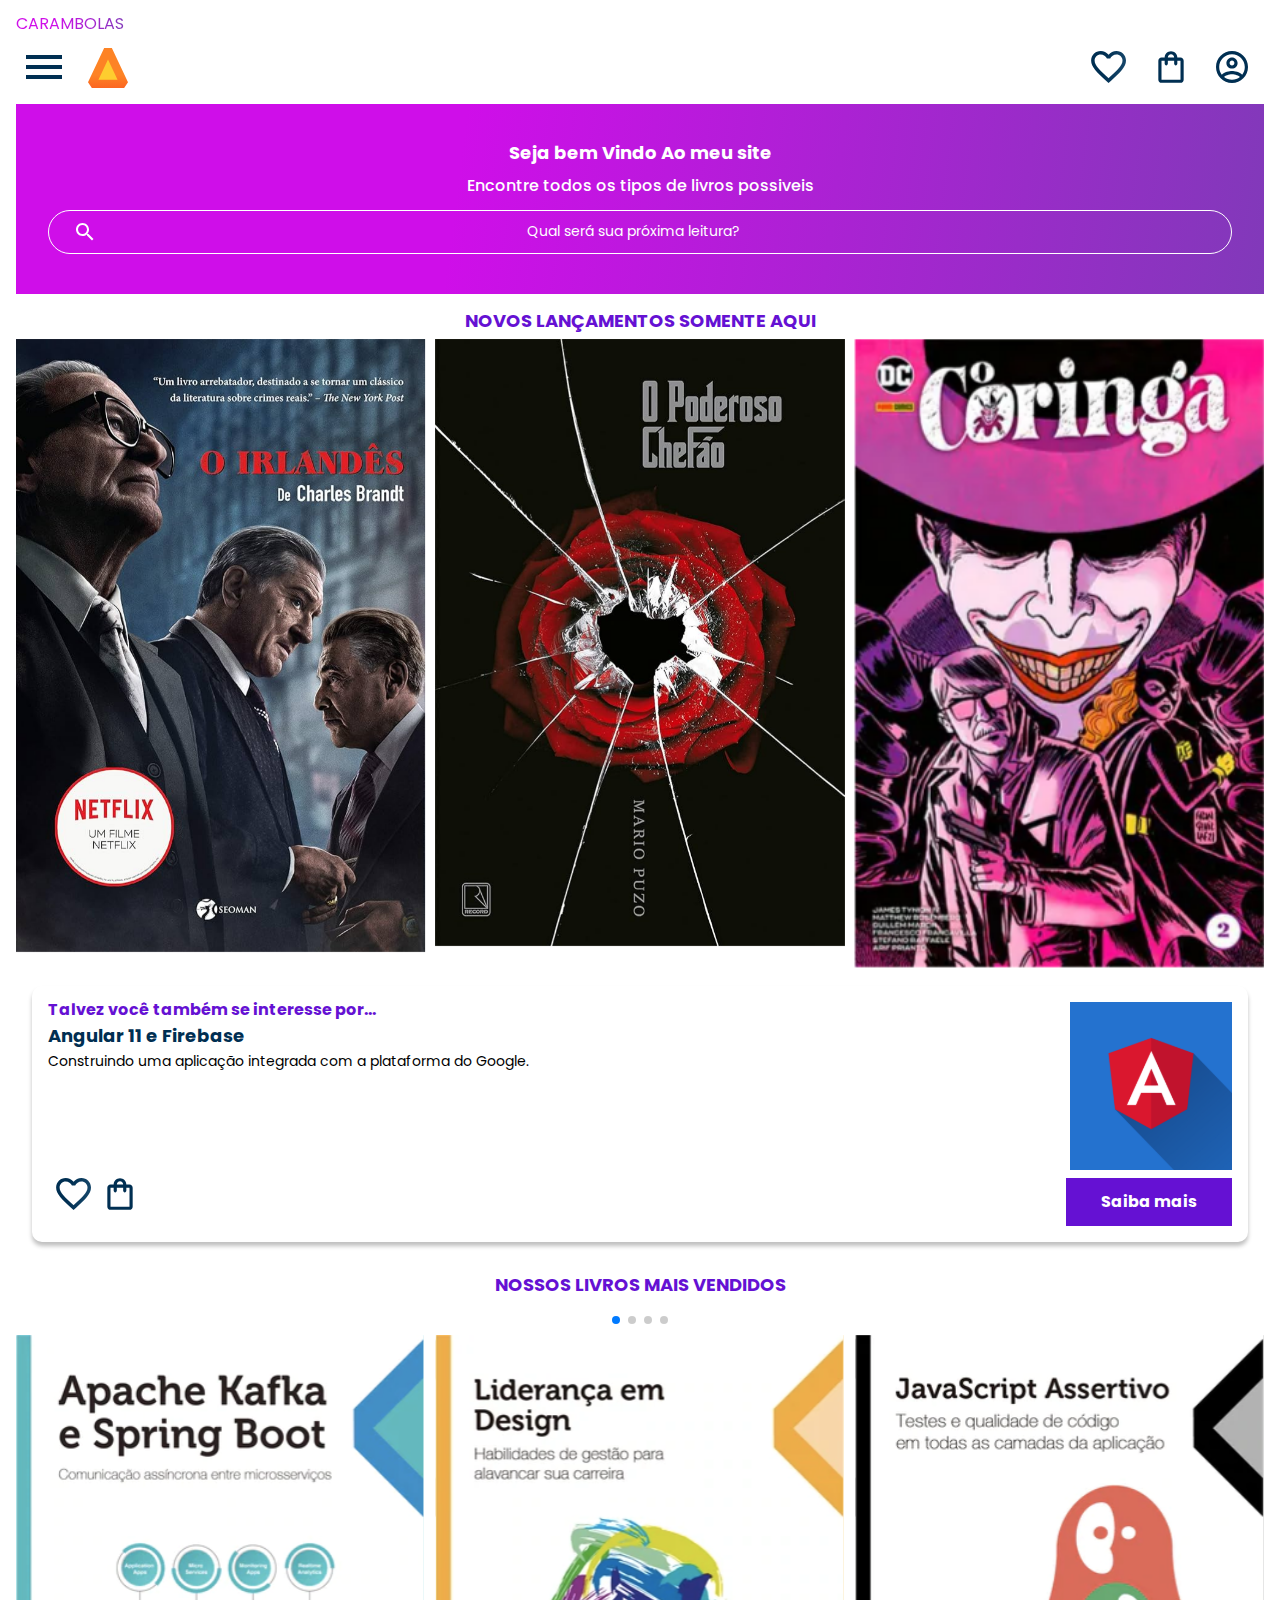
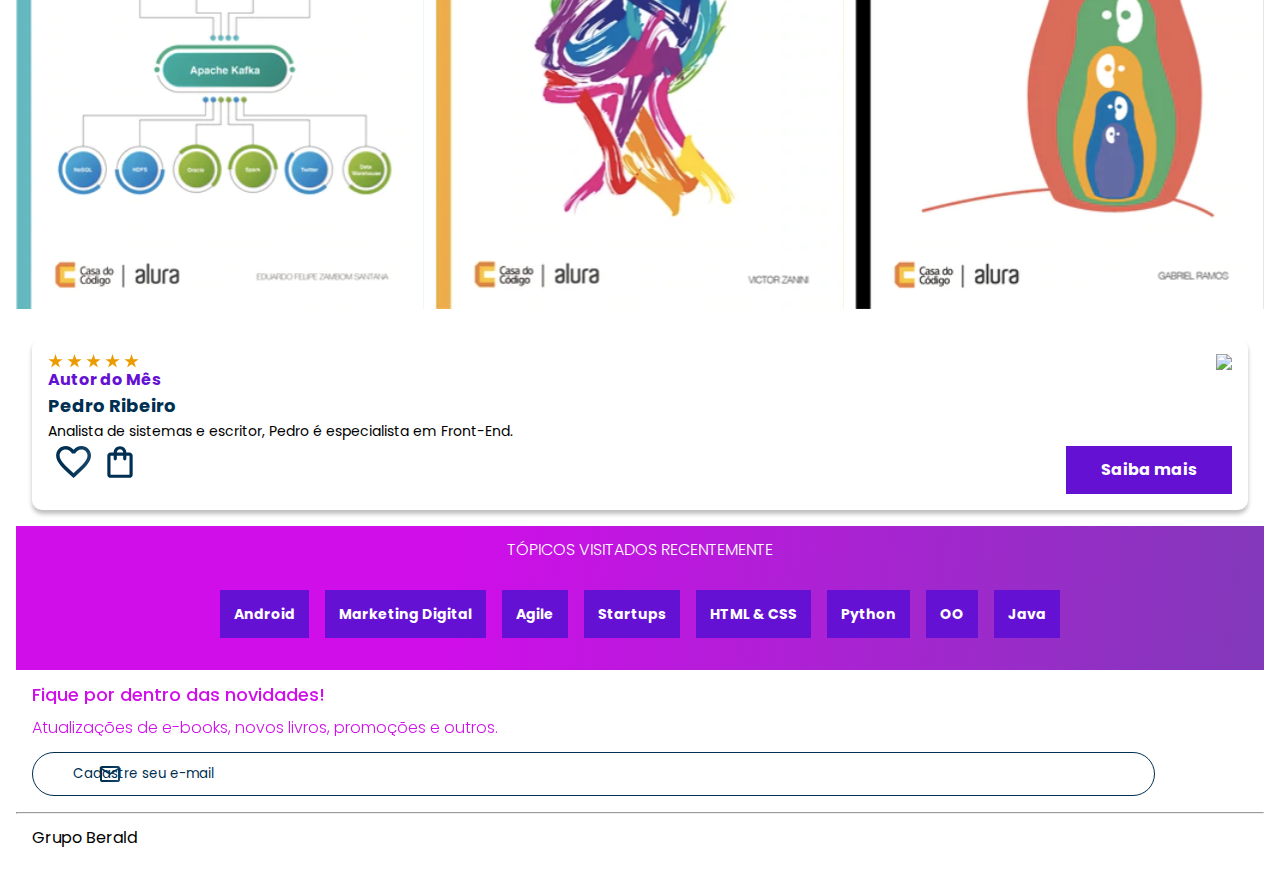
==== AluraBook-main/Pedrin/index.html @ a4cfe832 "Add files via upload" ====
<!DOCTYPE html>
<html>

<head>
  <meta charset="UTF-8">
  <meta name="viewport" content="width=device-width, initial-scale=1.0">
  <title>AluraBooks</title>
  <link rel="stylesheet" href="reset.css">
  <link rel="preconnect" href="https://fonts.googleapis.com">
  <link rel="preconnect" href="https://fonts.gstatic.com" crossorigin>
  <link href="https://fonts.googleapis.com/css2?family=Poppins:wght@300;400;500;700&display=swap" rel="stylesheet">
  <link rel="stylesheet" href="https://cdn.jsdelivr.net/npm/swiper@11/swiper-bundle.min.css" />
  <link rel="stylesheet" href="styles.css">
</head>

<body>
        </li>
        <li class="lista-menu__item">
          <a href="#" class="lista-menu__link">Carambolas</a>
  <header class="cabeçalho">
    <div class="container">
      <input type="checkbox" id="menu" class="container__botao">
      <label for="menu">
        <span class="cabeçalho__menu-hamburguer container__imagem"></span>
      </label>
      <ul class="lista-menu">
        <li class="lista-menu__titulo">Categorias</li>
        <li class="lista-menu__item">
          <a href="#" class="lista-menu__link">Programação</a>
        </li>
        <li class="lista-menu__item">
          <a href="#" class="lista-menu__link">Front-end</a>
        </li>
        <li class="lista-menu__item">
          <a href="#" class="lista-menu__link">Infraestrutura</a>
        </li>
        <li class="lista-menu__item">
          <a href="#" class="lista-menu__link">Business</a>
        </li>
        <li class="lista-menu__item">
          <a href="#" class="lista-menu__link">Design & UX</a>
        </li>
      </ul>
      <img src="img/Logo.svg" alt="Logo da Alurabooks" class="container__imagem">
    </div>
    <div class="container">
      <a href="#"><img src="img/Favoritos.svg" alt="Meus favoritos" class="container__imagem"></a>
      <a href="#"><img src="img/Compras.svg" alt="Carrinhos de compras" class="container__imagem"></a>
      <a href="#"><img src="img/Usuario.svg" alt="Meu perfil" class="container__imagem"></a>
    </div>
  </header>

  <section class="banner">
    <h2 class="banner__titulo">Seja bem Vindo Ao meu site</h2>
    <p class="banner__texto">Encontre todos os tipos de livros possiveis</p>
    <input type="search" class="banner__pesquisa" placeholder="Qual será sua próxima leitura?">
  </section>

  <section class="carrossel">
    <h2 class="carrossel__titulo">Novos lançamentos Somente aqui</h2>
    <!-- Slider main container -->
    <div class="swiper">
      <!-- Additional required wrapper -->
      <div class="swiper-wrapper">
        <!-- Slides -->
        <div class="swiper-slide"><img src="img/Irlandes.jpeg"
            alt="Livro sobre apache kafka e spring boot da alura books"></div>
        <div class="swiper-slide"><img src="img/Poderoso Chefao.jpeg"
            alt="Livro sobre liderança em design design da alura books"></div>
        <div class="swiper-slide"><img src="img/Coringa.jpg" alt="Livro sobre javascript assertivo da alura books">
        </div>
        <div class="swiper-slide">
          <img src="img/Wall.png" alt="Livro Guia front end" />
        </div>
        <div class="swiper-slide">
          <img src="img/Scar Face.jpeg" alt="Livro sobre portugol" />
        </div>
        <div class="swiper-slide">
          <img src="img/percy.jpg" alt="Livro sobre acessibilidade" />
        </div>
      </div>

      <!-- If we need navigation buttons -->
      <div class="swiper-button-prev"></div>
      <div class="swiper-button-next"></div>

    </div>

    <div class="card">
      <div class="card__descrição">
        <div class="descrição">
          <h3 class="descrição__titulo">Talvez você também se interesse por...</h3>
          <h2 class="descrição__titulo-livro">Angular 11 e Firebase</h2>
          <p class="descrição__texto">
            Construindo uma aplicação integrada com a plataforma do Google.
          </p>
        </div>
        <img src="img/Angular.svg" class="descrição__imagem" />
      </div>
      <div class="card__botões">
        <ul class="botões">
          <li class="botões__item">
            <img src="img/Favoritos.svg" alt="Favoritar livro" />
          </li>
          <li class="botões__item">
            <img src="img/Compras.svg" alt="Adicionar no carrinho de compras" />
          </li>
        </ul>
        <a href="#" class="botões__ancora">Saiba mais</a>
      </div>
    </div>

  </section>

  <section class=”carrossel”>
    <h2 class="carrossel__titulo">Nossos livros Mais vendidos</h2>
    <div class="swiper">
      <!-- Additional required wrapper -->
      <!-- If we need pagination -->
      <div class="swiper-pagination"></div>

      <div class="swiper-wrapper">
        <!-- Slides -->
        <div class="swiper-slide"><img src="img/ApacheKafka.svg"
            alt="Livro sobre apache kafka e spring boot da alura books"></div>
        <div class="swiper-slide"><img src="img/Liderança.svg" alt="Livro sobre liderança em design da alura books">
        </div>
        <div class="swiper-slide"><img src="img/Javascript.svg" alt="Livro sobre javascript assertivo da alurabooks">
        </div>
        <div class="swiper-slide"><img src="img/Guia Front-end.svg" alt="Livro Guia front end"></div>
        <div class="swiper-slide"><img src="img/Portugol.svg" alt="Livro sobre portugol"></div>
        <div class="swiper-slide"><img src="img/Acessibilidade.svg" alt="livro sobre acessibilidade"></div>
      </div>

      <!-- If we need navigation buttons -->
      <div class="swiper-button-prev"></div>
      <div class="swiper-button-next"></div>
    </div>

    <div class="card">
      <!-- 1º linha -->
      <div class="card__descrição">
        <!-- 1º coluna -->
        <div class="descrição">
          <img src="img/Estrelinhas.svg" alt="Avaliação 5 estrelas">
          <h3 class="descrição__titulo">Autor do Mês</h3>
          <h2 class="descrição__titulo-livro">Pedro Ribeiro</h2>
          <p class="descrição__texto">Analista de sistemas e escritor, Pedro é especialista em Front-End.
          </p>
        </div>
        <!-- 2º coluna -->
        <img src="img/Escritora.svg" class="descrição__imagem">
      </div>

      <!-- 2º linha -->
      <div class="card__botões">
        <!-- 1º coluna -->
        <ul class="botões">
          <li class="botões__item"><img src="img/Favoritos.svg" alt="Favoritar livro"></li>
          <li class="botões__item"><img src="img/Compras.svg" alt="Adicionar no carrinho de compras"></li>
        </ul>
        <!-- 2º coluna -->
        <a href="#" class="botões__ancora">Saiba mais</a>
      </div>
    </div>



  </section>

  <section class="tópicos">
    <h2 class="tópicos__titulo">TÓPICOS VISITADOS RECENTEMENTE</h2>
    <ul class="tópicos__lista">
      <li class="tópicos__item"><a href="#" class="tópicos__link">Android</a></li>
      <li class="tópicos__item">
        <a href="#" class="tópicos__link">Marketing Digital</a>
      </li>
      <li class="tópicos__item">
        <a href="#" class="tópicos__link">Agile</a>
      </li>
      <li class="tópicos__item">
        <a href="#" class="tópicos__link">Startups</a>
      </li>
      <li class="tópicos__item">
        <a href="#" class="tópicos__link">HTML & CSS</a>
      </li>
      <li class="tópicos__item">
        <a href="#" class="tópicos__link">Python</a>
      </li>
      <li class="tópicos__item">
        <a href="#" class="tópicos__link">OO</a>
      </li>
      <li class="tópicos__item">
        <a href="#" class="tópicos__link">Java</a>
      </li>
    </ul>
  </section>

  <section class="contato">
    <h2 class="contato__titulo">Fique por dentro das novidades!</h2>
    <p class="contato__texto">
      Atualizações de e-books, novos livros, promoções e outros.
    </p>
    <input type="email" placeholder="Cadastre seu e-mail" class="contato__email" />
  </section>

  <hr />

  <footer class="rodapé">
    <h2 class="rodapé__titulo">Grupo Berald</h2>
  </footer>

  <script src="https://cdn.jsdelivr.net/npm/swiper@11/swiper-bundle.min.js"></script>
  <script>
    const swiper = new Swiper(".swiper", {
      spaceBetween: 10,
      slidesPerView: 3,
      pagination: {
        el: ".swiper-pagination",
        type: "bullets",
      },
    });
  </script>
</body>

</html>
---- AluraBook-main/Pedrin/styles.css ----
@import url("styles/header.css");
@import url("styles/banner.css");
@import url("styles/carrossel.css");
@import url("styles/topicos.css");
@import url("styles/contato.css");
@import url("styles/rodapé.css");

:root {
    --cor-de-fundo: #EBECEE;
    --branco: #FFFFFF;
    --laranja: #6511d3;
    --azul-degrade: linear-gradient(97.54deg, #cf0ee9 35.49%, #326589 165.37%);
    --fonte-principal: "Poppins";
    --azul: #002F52;
}

body {
    background-color: var(--cor-de-fundo);
    font-family: var(--fonte-principal);
    font-size: 16px;
    font-weight: 400;
}
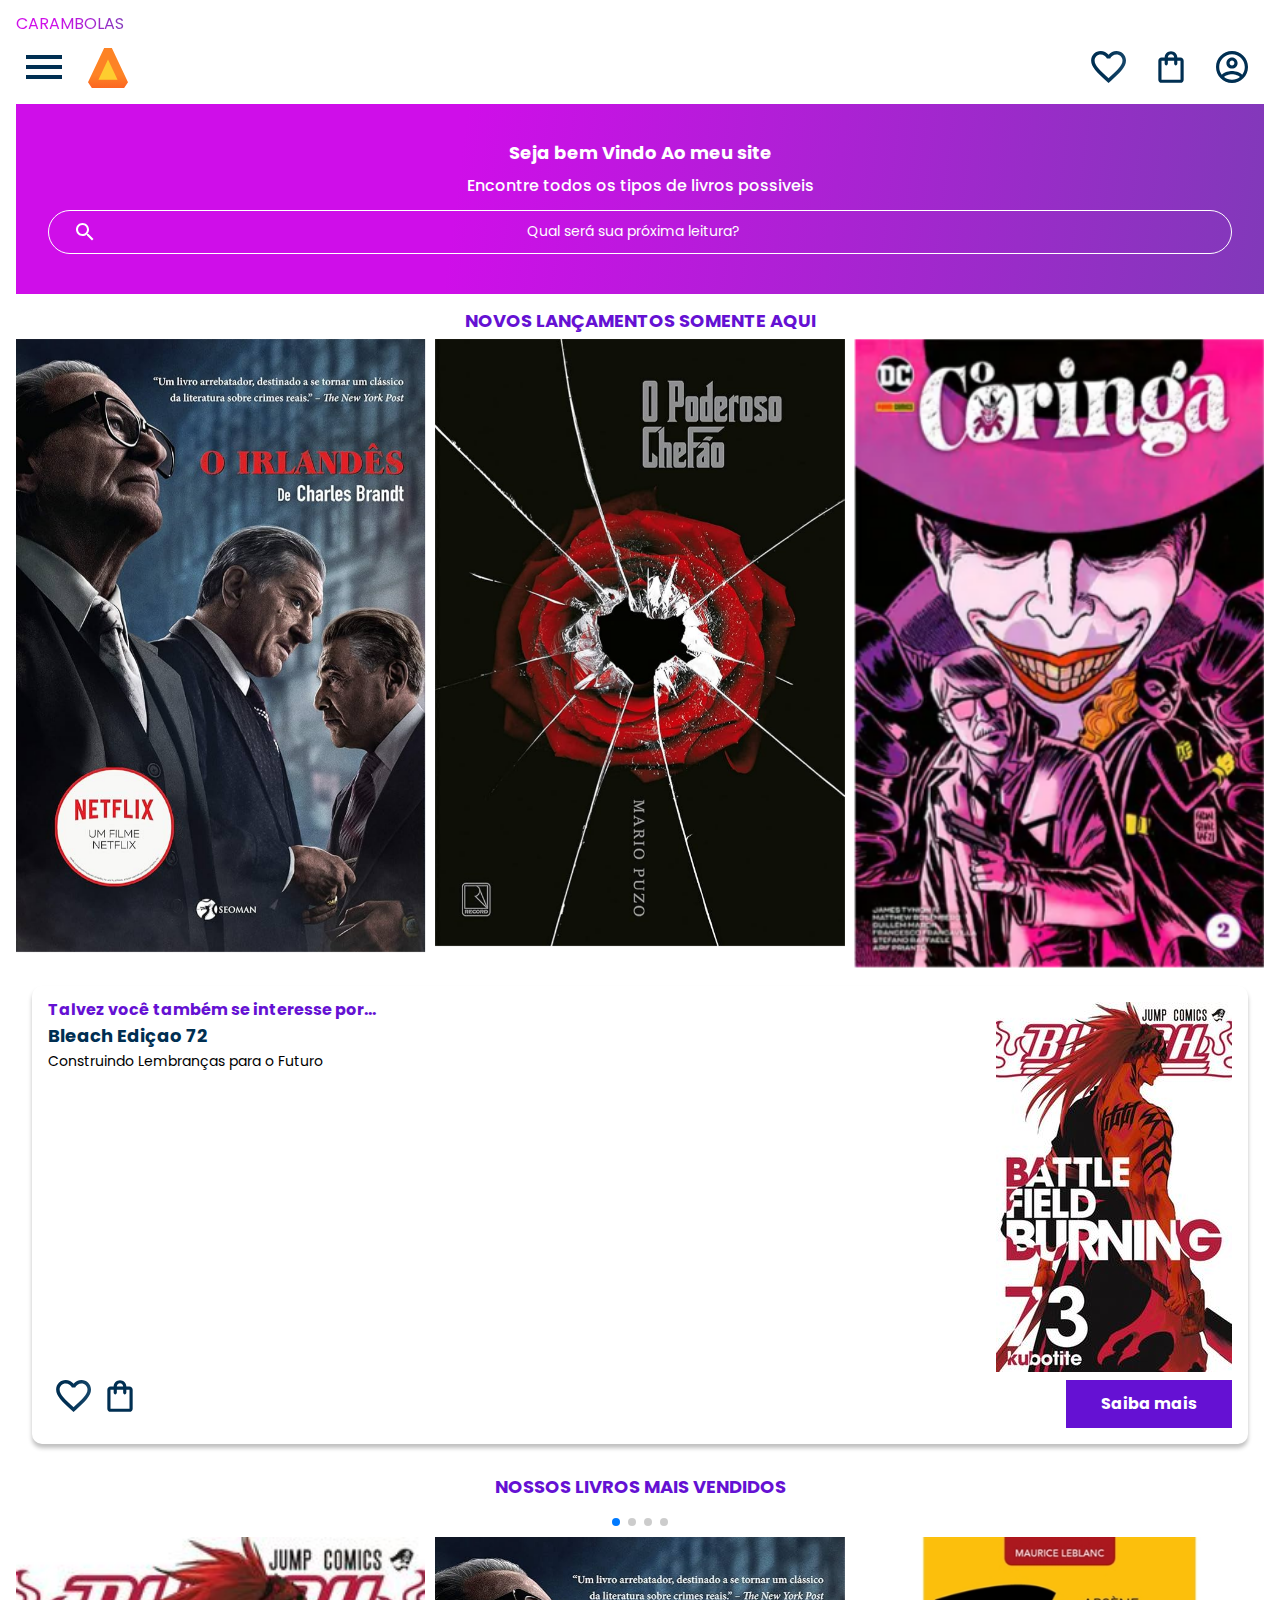
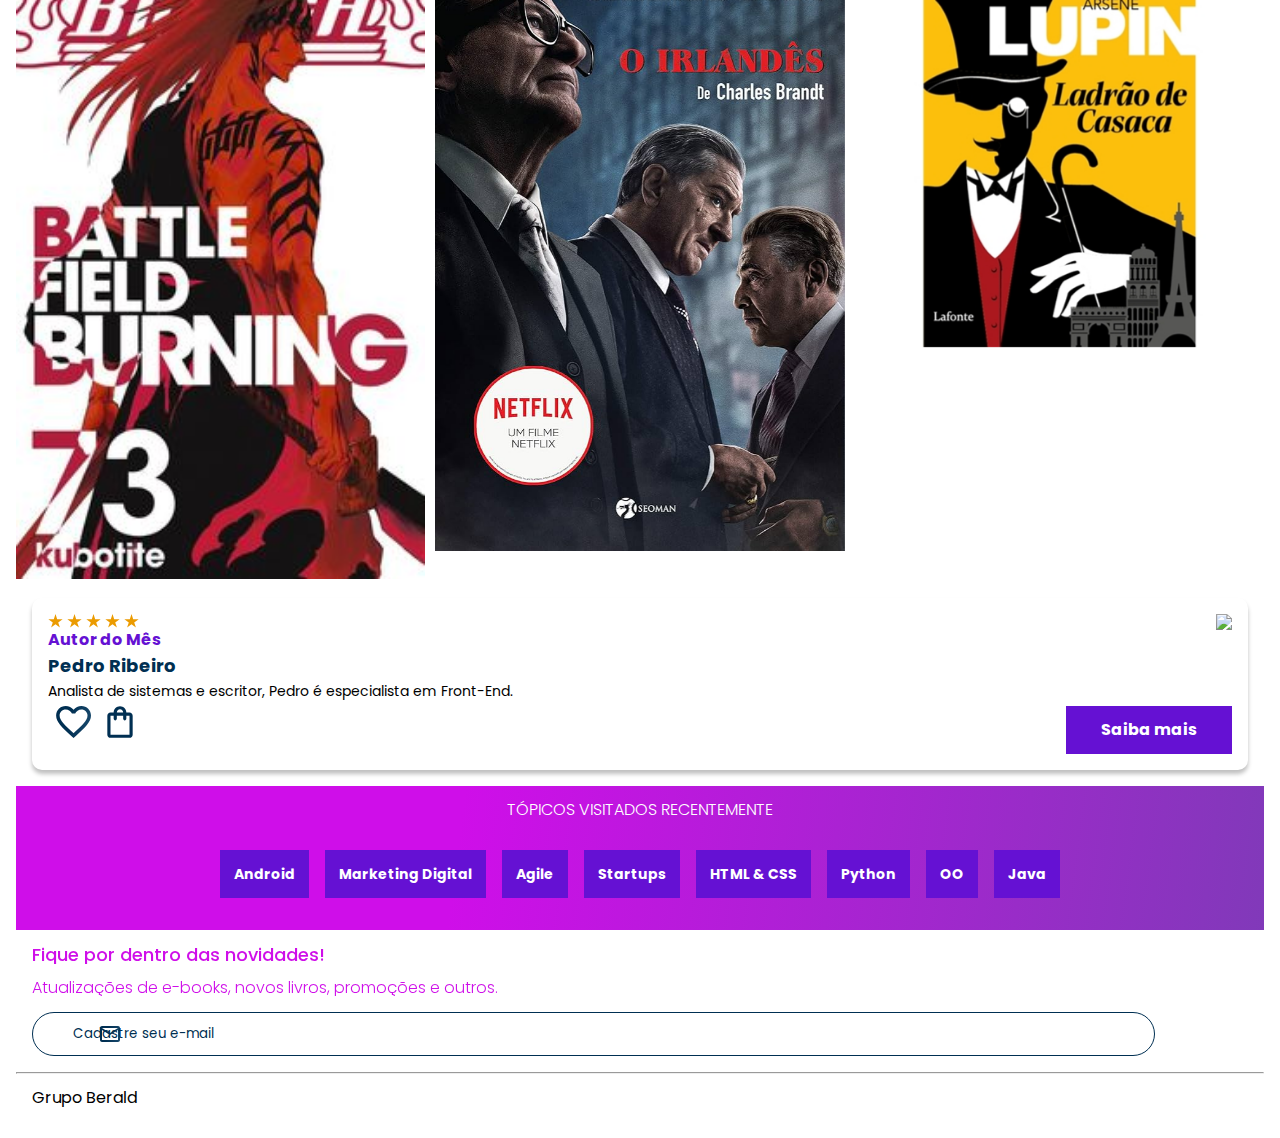
==== commit 322b3837: "Add files via upload" ====
--- a/AluraBook-main/Pedrin/index.html
+++ b/AluraBook-main/Pedrin/index.html
@@ -90,12 +90,12 @@
       <div class="card__descrição">
         <div class="descrição">
           <h3 class="descrição__titulo">Talvez você também se interesse por...</h3>
-          <h2 class="descrição__titulo-livro">Angular 11 e Firebase</h2>
+          <h2 class="descrição__titulo-livro">Bleach Ediçao 72</h2>
           <p class="descrição__texto">
-            Construindo uma aplicação integrada com a plataforma do Google.
+            Construindo Lembranças para o Futuro
           </p>
         </div>
-        <img src="img/Angular.svg" class="descrição__imagem" />
+        <img src="img/Bleach.jpg" class="descrição__imagem" />
       </div>
       <div class="card__botões">
         <ul class="botões">
@@ -121,11 +121,11 @@
 
       <div class="swiper-wrapper">
         <!-- Slides -->
-        <div class="swiper-slide"><img src="img/ApacheKafka.svg"
-            alt="Livro sobre apache kafka e spring boot da alura books"></div>
-        <div class="swiper-slide"><img src="img/Liderança.svg" alt="Livro sobre liderança em design da alura books">
-        </div>
-        <div class="swiper-slide"><img src="img/Javascript.svg" alt="Livro sobre javascript assertivo da alurabooks">
+        <div class="swiper-slide"><img src="img/Bleach.jpg"
+            alt="Livro sobre um mundo apos a morte"></div>
+        <div class="swiper-slide"><img src="img/Irlandes.jpeg" alt="Livro sobre liderança e via Gangstar">
+        </div>
+        <div class="swiper-slide"><img src="img/Lupan.jpg" alt="Livro sobre Lupan um Ladrao de Casaca">
         </div>
         <div class="swiper-slide"><img src="img/Guia Front-end.svg" alt="Livro Guia front end"></div>
         <div class="swiper-slide"><img src="img/Portugol.svg" alt="Livro sobre portugol"></div>
@@ -223,4 +223,4 @@
   </script>
 </body>
 
-</html>+</html>
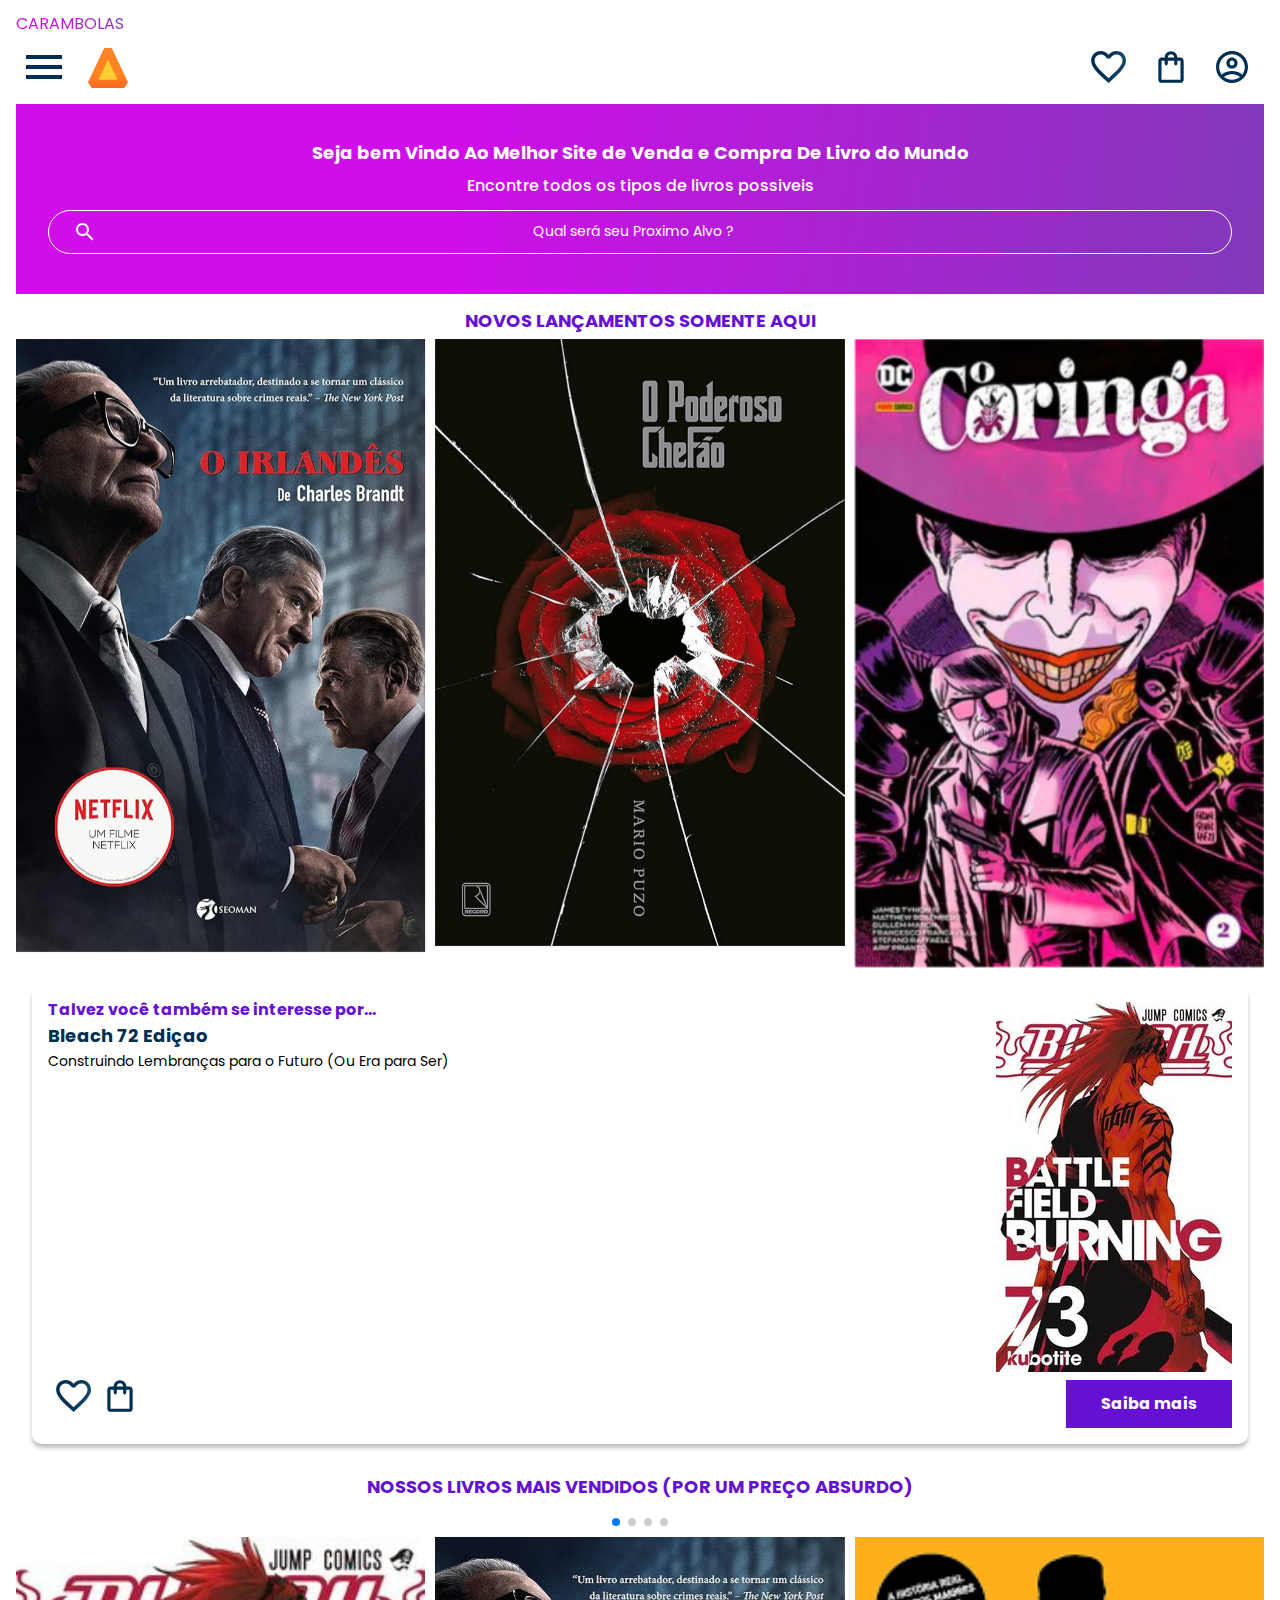
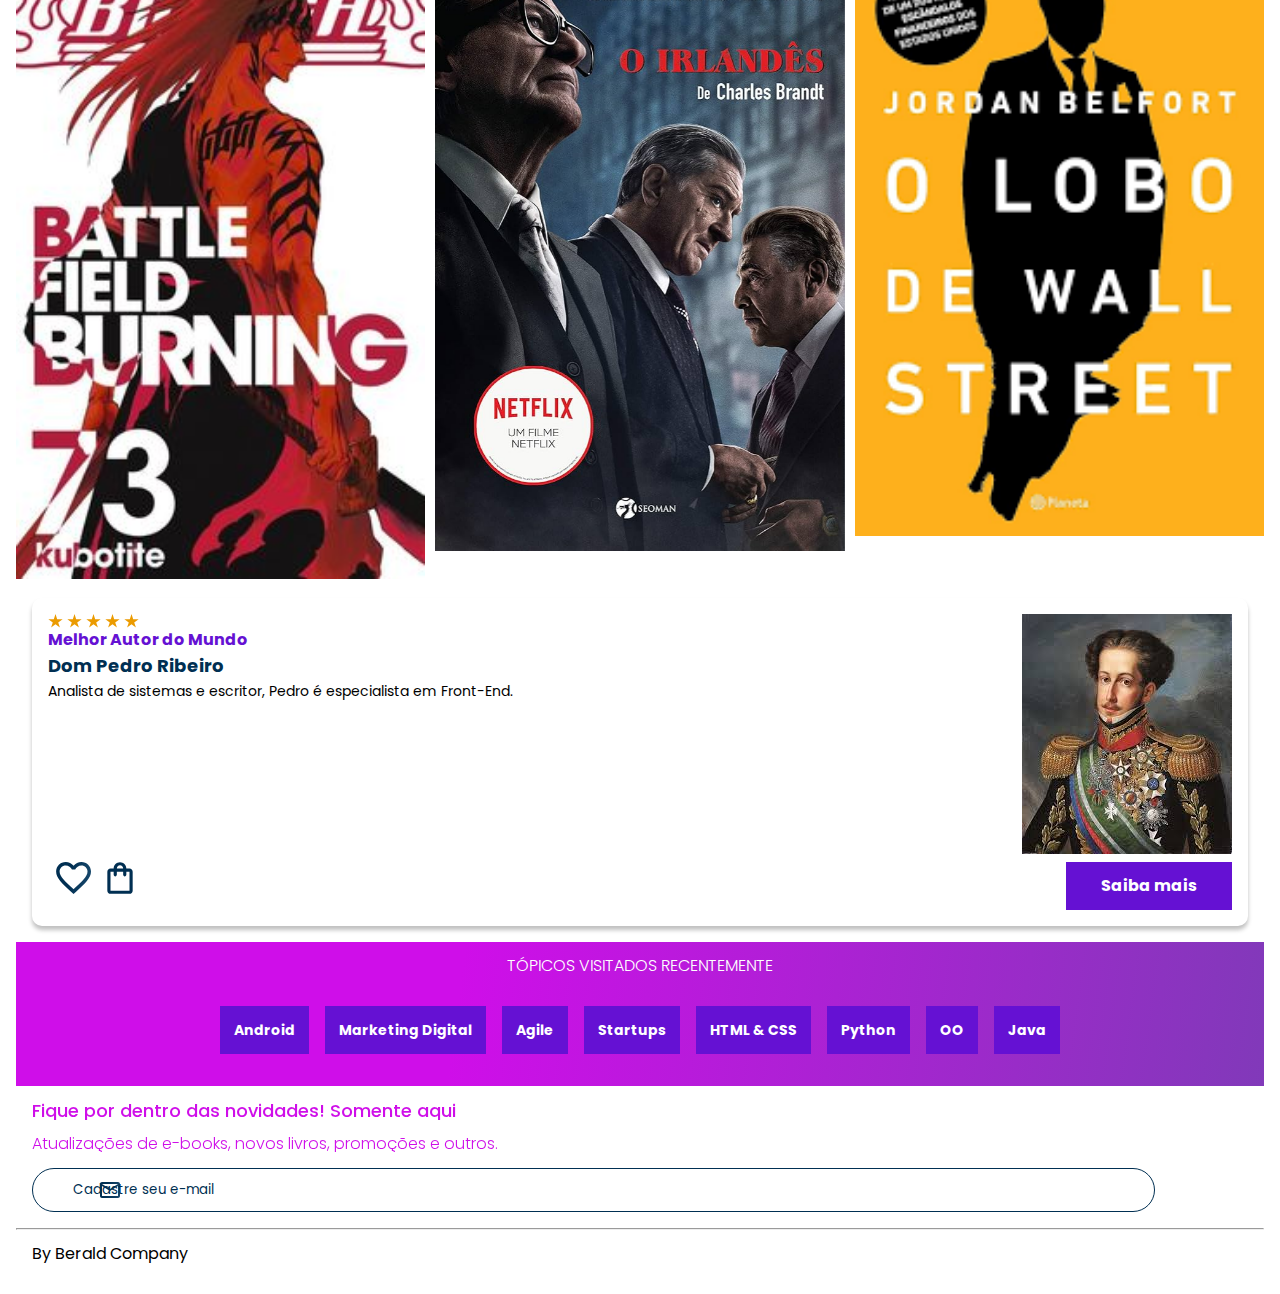
==== commit 0b158cb6: "Add files via upload" ====
--- a/AluraBook-main/Pedrin/index.html
+++ b/AluraBook-main/Pedrin/index.html
@@ -51,9 +51,9 @@
   </header>
 
   <section class="banner">
-    <h2 class="banner__titulo">Seja bem Vindo Ao meu site</h2>
+    <h2 class="banner__titulo">Seja bem Vindo Ao Melhor Site de Venda e Compra De Livro do Mundo</h2>
     <p class="banner__texto">Encontre todos os tipos de livros possiveis</p>
-    <input type="search" class="banner__pesquisa" placeholder="Qual será sua próxima leitura?">
+    <input type="search" class="banner__pesquisa" placeholder="Qual será seu Proximo Alvo ?">
   </section>
 
   <section class="carrossel">
@@ -67,7 +67,7 @@
             alt="Livro sobre apache kafka e spring boot da alura books"></div>
         <div class="swiper-slide"><img src="img/Poderoso Chefao.jpeg"
             alt="Livro sobre liderança em design design da alura books"></div>
-        <div class="swiper-slide"><img src="img/Coringa.jpg" alt="Livro sobre javascript assertivo da alura books">
+        <div class="swiper-slide"><img src="img/Coringa.jpg" alt="Livro sobre Um Palhaço Maluquinho">
         </div>
         <div class="swiper-slide">
           <img src="img/Wall.png" alt="Livro Guia front end" />
@@ -90,9 +90,9 @@
       <div class="card__descrição">
         <div class="descrição">
           <h3 class="descrição__titulo">Talvez você também se interesse por...</h3>
-          <h2 class="descrição__titulo-livro">Bleach Ediçao 72</h2>
+          <h2 class="descrição__titulo-livro">Bleach 72 Ediçao</h2>
           <p class="descrição__texto">
-            Construindo Lembranças para o Futuro
+            Construindo Lembranças para o Futuro (Ou Era para Ser)
           </p>
         </div>
         <img src="img/Bleach.jpg" class="descrição__imagem" />
@@ -113,7 +113,7 @@
   </section>
 
   <section class=”carrossel”>
-    <h2 class="carrossel__titulo">Nossos livros Mais vendidos</h2>
+    <h2 class="carrossel__titulo">Nossos livros Mais vendidos (Por um Preço Absurdo)</h2>
     <div class="swiper">
       <!-- Additional required wrapper -->
       <!-- If we need pagination -->
@@ -125,11 +125,11 @@
             alt="Livro sobre um mundo apos a morte"></div>
         <div class="swiper-slide"><img src="img/Irlandes.jpeg" alt="Livro sobre liderança e via Gangstar">
         </div>
-        <div class="swiper-slide"><img src="img/Lupan.jpg" alt="Livro sobre Lupan um Ladrao de Casaca">
-        </div>
-        <div class="swiper-slide"><img src="img/Guia Front-end.svg" alt="Livro Guia front end"></div>
-        <div class="swiper-slide"><img src="img/Portugol.svg" alt="Livro sobre portugol"></div>
-        <div class="swiper-slide"><img src="img/Acessibilidade.svg" alt="livro sobre acessibilidade"></div>
+        <div class="swiper-slide"><img src="img/Wall.png" alt="Livro sobre Lupan um Ladrao de Casaca">
+        </div>
+        <div class="swiper-slide"><img src="img/Poderoso Chefao.jpeg" alt="Livro Guia front end"></div>
+        <div class="swiper-slide"><img src="img/Scar Face.jpeg" alt="Livro sobre portugol"></div>
+        <div class="swiper-slide"><img src="img/Lupan2.webp" alt="livro sobre acessibilidade"></div>
       </div>
 
       <!-- If we need navigation buttons -->
@@ -143,13 +143,13 @@
         <!-- 1º coluna -->
         <div class="descrição">
           <img src="img/Estrelinhas.svg" alt="Avaliação 5 estrelas">
-          <h3 class="descrição__titulo">Autor do Mês</h3>
-          <h2 class="descrição__titulo-livro">Pedro Ribeiro</h2>
+          <h3 class="descrição__titulo">Melhor Autor do Mundo</h3>
+          <h2 class="descrição__titulo-livro">Dom Pedro Ribeiro</h2>
           <p class="descrição__texto">Analista de sistemas e escritor, Pedro é especialista em Front-End.
           </p>
         </div>
         <!-- 2º coluna -->
-        <img src="img/Escritora.svg" class="descrição__imagem">
+        <img src="img/Pero.jpeg" class="descrição__imagem">
       </div>
 
       <!-- 2º linha -->
@@ -197,7 +197,7 @@
   </section>
 
   <section class="contato">
-    <h2 class="contato__titulo">Fique por dentro das novidades!</h2>
+    <h2 class="contato__titulo">Fique por dentro das novidades! Somente aqui</h2>
     <p class="contato__texto">
       Atualizações de e-books, novos livros, promoções e outros.
     </p>
@@ -207,7 +207,7 @@
   <hr />
 
   <footer class="rodapé">
-    <h2 class="rodapé__titulo">Grupo Berald</h2>
+    <h2 class="rodapé__titulo">By Berald Company</h2>
   </footer>
 
   <script src="https://cdn.jsdelivr.net/npm/swiper@11/swiper-bundle.min.js"></script>
